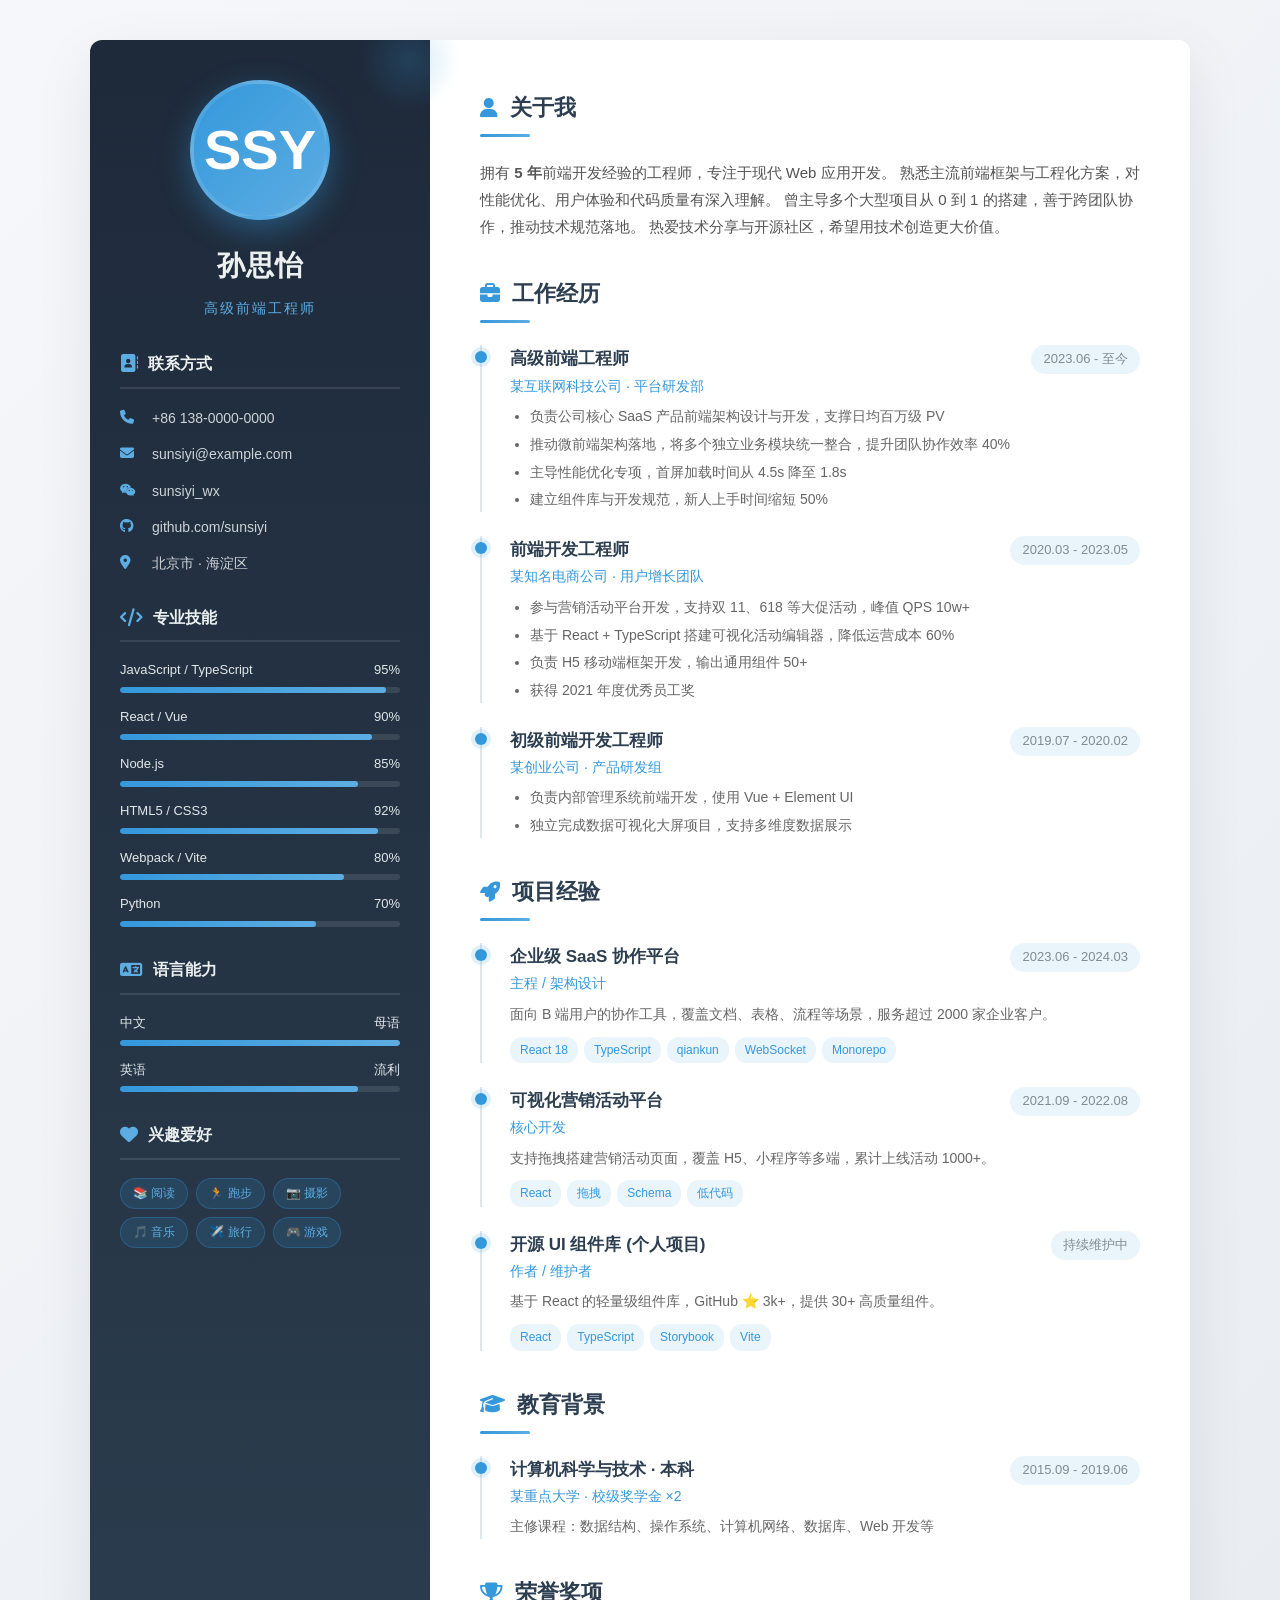
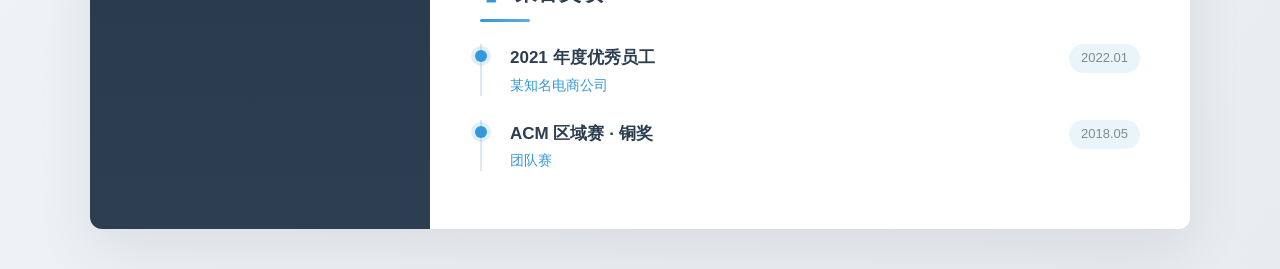
==== index.html @ 7b220fc0 "Add files via upload" ====
<!DOCTYPE html>
<html lang="zh-CN">
<head>
    <meta charset="UTF-8">
    <meta name="viewport" content="width=device-width, initial-scale=1.0">
    <title>个人简历 · Resume</title>
    <link rel="stylesheet" href="https://cdnjs.cloudflare.com/ajax/libs/font-awesome/6.4.0/css/all.min.css">
    <style>
        * {
            margin: 0;
            padding: 0;
            box-sizing: border-box;
        }

        :root {
            --primary: #2c3e50;
            --accent: #3498db;
            --accent-light: #5dade2;
            --sidebar-bg: #1e2a3a;
            --sidebar-text: #ecf0f1;
            --main-bg: #ffffff;
            --text-dark: #2c3e50;
            --text-light: #7f8c8d;
            --border: #e0e6ed;
            --tag-bg: #eaf4fb;
        }

        html, body {
            font-family: -apple-system, BlinkMacSystemFont, "PingFang SC", "Microsoft YaHei", "Helvetica Neue", Arial, sans-serif;
            background: linear-gradient(135deg, #f5f7fa 0%, #e8ecf1 100%);
            color: var(--text-dark);
            line-height: 1.6;
            -webkit-font-smoothing: antialiased;
            min-height: 100vh;
            padding: 20px 0;
        }

        .resume {
            max-width: 1100px;
            margin: 0 auto;
            background: var(--main-bg);
            box-shadow: 0 20px 60px rgba(0, 0, 0, 0.08);
            border-radius: 12px;
            overflow: hidden;
            display: grid;
            grid-template-columns: 340px 1fr;
            min-height: 1400px;
            animation: fadeIn 0.6s ease-out;
        }

        @keyframes fadeIn {
            from { opacity: 0; transform: translateY(20px); }
            to { opacity: 1; transform: translateY(0); }
        }

        /* ===== 左侧栏 ===== */
        .sidebar {
            background: linear-gradient(180deg, var(--sidebar-bg) 0%, #2c3e50 100%);
            color: var(--sidebar-text);
            padding: 40px 30px;
            position: relative;
        }

        .sidebar::before {
            content: '';
            position: absolute;
            top: 0;
            right: 0;
            width: 100px;
            height: 100px;
            background: radial-gradient(circle, rgba(52,152,219,0.2) 0%, transparent 70%);
            border-radius: 50%;
            transform: translate(30%, -30%);
        }

        .avatar {
            width: 140px;
            height: 140px;
            border-radius: 50%;
            margin: 0 auto 24px;
            background: linear-gradient(135deg, var(--accent), var(--accent-light));
            display: flex;
            align-items: center;
            justify-content: center;
            font-size: 56px;
            font-weight: 600;
            color: white;
            box-shadow: 0 10px 30px rgba(52, 152, 219, 0.4);
            border: 4px solid rgba(255, 255, 255, 0.1);
            position: relative;
            overflow: hidden;
        }

        .avatar img {
            width: 100%;
            height: 100%;
            object-fit: cover;
        }

        .name {
            font-size: 28px;
            font-weight: 700;
            text-align: center;
            margin-bottom: 8px;
            letter-spacing: 1px;
        }

        .title {
            font-size: 14px;
            text-align: center;
            color: var(--accent-light);
            margin-bottom: 32px;
            letter-spacing: 2px;
            text-transform: uppercase;
        }

        .section-title {
            font-size: 16px;
            font-weight: 600;
            margin: 30px 0 18px;
            padding-bottom: 10px;
            border-bottom: 2px solid rgba(255, 255, 255, 0.1);
            display: flex;
            align-items: center;
            gap: 10px;
        }

        .section-title i {
            color: var(--accent-light);
            font-size: 18px;
        }

        .contact-list {
            list-style: none;
        }

        .contact-list li {
            display: flex;
            align-items: flex-start;
            margin-bottom: 14px;
            font-size: 14px;
            color: rgba(236, 240, 241, 0.85);
            word-break: break-all;
        }

        .contact-list i {
            width: 20px;
            color: var(--accent-light);
            margin-right: 12px;
            margin-top: 3px;
            flex-shrink: 0;
        }

        .skill-list {
            list-style: none;
        }

        .skill-item {
            margin-bottom: 14px;
        }

        .skill-name {
            display: flex;
            justify-content: space-between;
            font-size: 13px;
            margin-bottom: 6px;
            color: rgba(236, 240, 241, 0.95);
        }

        .skill-bar {
            height: 6px;
            background: rgba(255, 255, 255, 0.1);
            border-radius: 3px;
            overflow: hidden;
        }

        .skill-fill {
            height: 100%;
            background: linear-gradient(90deg, var(--accent), var(--accent-light));
            border-radius: 3px;
            transition: width 1s ease;
        }

        .tag-list {
            display: flex;
            flex-wrap: wrap;
            gap: 8px;
        }

        .tag {
            background: rgba(52, 152, 219, 0.15);
            color: var(--accent-light);
            padding: 5px 12px;
            border-radius: 20px;
            font-size: 12px;
            border: 1px solid rgba(52, 152, 219, 0.3);
        }

        /* ===== 右侧栏 ===== */
        .main {
            padding: 50px 50px;
            background: var(--main-bg);
        }

        .main-section {
            margin-bottom: 36px;
        }

        .main-section:last-child {
            margin-bottom: 0;
        }

        .main-title {
            font-size: 22px;
            font-weight: 700;
            color: var(--primary);
            margin-bottom: 22px;
            padding-bottom: 12px;
            position: relative;
            display: flex;
            align-items: center;
            gap: 12px;
        }

        .main-title::after {
            content: '';
            position: absolute;
            bottom: 0;
            left: 0;
            width: 50px;
            height: 3px;
            background: linear-gradient(90deg, var(--accent), var(--accent-light));
            border-radius: 2px;
        }

        .main-title i {
            color: var(--accent);
            font-size: 20px;
        }

        .about-text {
            font-size: 15px;
            color: #555;
            line-height: 1.8;
        }

        .timeline-item {
            position: relative;
            padding-left: 28px;
            margin-bottom: 24px;
            border-left: 2px solid var(--border);
        }

        .timeline-item:last-child {
            margin-bottom: 0;
        }

        .timeline-item::before {
            content: '';
            position: absolute;
            left: -7px;
            top: 6px;
            width: 12px;
            height: 12px;
            border-radius: 50%;
            background: var(--accent);
            box-shadow: 0 0 0 4px rgba(52, 152, 219, 0.15);
        }

        .item-header {
            display: flex;
            justify-content: space-between;
            align-items: flex-start;
            flex-wrap: wrap;
            margin-bottom: 8px;
            gap: 10px;
        }

        .item-title {
            font-size: 17px;
            font-weight: 600;
            color: var(--primary);
        }

        .item-subtitle {
            font-size: 14px;
            color: var(--accent);
            margin-top: 2px;
        }

        .item-date {
            font-size: 13px;
            color: var(--text-light);
            background: var(--tag-bg);
            padding: 4px 12px;
            border-radius: 20px;
            white-space: nowrap;
        }

        .item-content {
            font-size: 14px;
            color: #666;
            line-height: 1.7;
        }

        .item-content ul {
            margin-top: 8px;
            padding-left: 20px;
        }

        .item-content li {
            margin-bottom: 4px;
        }

        .project-tags {
            display: flex;
            flex-wrap: wrap;
            gap: 6px;
            margin-top: 10px;
        }

        .project-tag {
            background: var(--tag-bg);
            color: var(--accent);
            padding: 3px 10px;
            border-radius: 12px;
            font-size: 12px;
        }

        /* ===== 响应式 ===== */
        @media (max-width: 900px) {
            .resume {
                grid-template-columns: 1fr;
                margin: 0 15px;
                min-height: auto;
            }

            .sidebar {
                padding: 40px 25px;
            }

            .main {
                padding: 40px 30px;
            }

            .avatar {
                width: 120px;
                height: 120px;
                font-size: 48px;
            }

            .name {
                font-size: 26px;
            }
        }

        @media (max-width: 480px) {
            body {
                padding: 10px 0;
            }

            .resume {
                margin: 0 10px;
                border-radius: 8px;
            }

            .sidebar {
                padding: 30px 20px;
            }

            .main {
                padding: 30px 20px;
            }

            .avatar {
                width: 100px;
                height: 100px;
                font-size: 40px;
                margin-bottom: 18px;
            }

            .name {
                font-size: 22px;
            }

            .title {
                font-size: 12px;
                margin-bottom: 24px;
            }

            .section-title {
                font-size: 15px;
                margin: 24px 0 14px;
            }

            .main-title {
                font-size: 19px;
                margin-bottom: 18px;
            }

            .item-title {
                font-size: 15px;
            }

            .item-date {
                font-size: 12px;
            }

            .item-header {
                flex-direction: column;
                gap: 4px;
            }

            .about-text {
                font-size: 14px;
            }

            .timeline-item {
                padding-left: 22px;
            }
        }

        /* ===== 打印样式 ===== */
        @media print {
            body {
                background: white;
                padding: 0;
            }
            .resume {
                box-shadow: none;
                border-radius: 0;
                max-width: 100%;
                min-height: auto;
            }
            .sidebar {
                background: var(--sidebar-bg) !important;
                -webkit-print-color-adjust: exact;
                print-color-adjust: exact;
            }
        }

        /* 滚动条美化 */
        ::-webkit-scrollbar {
            width: 8px;
        }
        ::-webkit-scrollbar-track {
            background: #f1f1f1;
        }
        ::-webkit-scrollbar-thumb {
            background: var(--accent-light);
            border-radius: 4px;
        }
        ::-webkit-scrollbar-thumb:hover {
            background: var(--accent);
        }
    </style>
</head>
<body>
    <div class="resume">
        <!-- ===== 左侧栏 ===== -->
        <aside class="sidebar">
            <div class="avatar">
                <!-- 可替换为真实头像: <img src="avatar.jpg" alt="头像"> -->
                SSY
            </div>
            <h1 class="name">孙思怡</h1>
            <p class="title">高级前端工程师</p>

            <!-- 联系方式 -->
            <h2 class="section-title"><i class="fas fa-address-book"></i>联系方式</h2>
            <ul class="contact-list">
                <li><i class="fas fa-phone"></i><span>+86 138-0000-0000</span></li>
                <li><i class="fas fa-envelope"></i><span>sunsiyi@example.com</span></li>
                <li><i class="fab fa-weixin"></i><span>sunsiyi_wx</span></li>
                <li><i class="fab fa-github"></i><span>github.com/sunsiyi</span></li>
                <li><i class="fas fa-map-marker-alt"></i><span>北京市 · 海淀区</span></li>
            </ul>

            <!-- 专业技能 -->
            <h2 class="section-title"><i class="fas fa-code"></i>专业技能</h2>
            <ul class="skill-list">
                <li class="skill-item">
                    <div class="skill-name"><span>JavaScript / TypeScript</span><span>95%</span></div>
                    <div class="skill-bar"><div class="skill-fill" style="width: 95%;"></div></div>
                </li>
                <li class="skill-item">
                    <div class="skill-name"><span>React / Vue</span><span>90%</span></div>
                    <div class="skill-bar"><div class="skill-fill" style="width: 90%;"></div></div>
                </li>
                <li class="skill-item">
                    <div class="skill-name"><span>Node.js</span><span>85%</span></div>
                    <div class="skill-bar"><div class="skill-fill" style="width: 85%;"></div></div>
                </li>
                <li class="skill-item">
                    <div class="skill-name"><span>HTML5 / CSS3</span><span>92%</span></div>
                    <div class="skill-bar"><div class="skill-fill" style="width: 92%;"></div></div>
                </li>
                <li class="skill-item">
                    <div class="skill-name"><span>Webpack / Vite</span><span>80%</span></div>
                    <div class="skill-bar"><div class="skill-fill" style="width: 80%;"></div></div>
                </li>
                <li class="skill-item">
                    <div class="skill-name"><span>Python</span><span>70%</span></div>
                    <div class="skill-bar"><div class="skill-fill" style="width: 70%;"></div></div>
                </li>
            </ul>

            <!-- 语言能力 -->
            <h2 class="section-title"><i class="fas fa-language"></i>语言能力</h2>
            <ul class="skill-list">
                <li class="skill-item">
                    <div class="skill-name"><span>中文</span><span>母语</span></div>
                    <div class="skill-bar"><div class="skill-fill" style="width: 100%;"></div></div>
                </li>
                <li class="skill-item">
                    <div class="skill-name"><span>英语</span><span>流利</span></div>
                    <div class="skill-bar"><div class="skill-fill" style="width: 85%;"></div></div>
                </li>
            </ul>

            <!-- 兴趣爱好 -->
            <h2 class="section-title"><i class="fas fa-heart"></i>兴趣爱好</h2>
            <div class="tag-list">
                <span class="tag">📚 阅读</span>
                <span class="tag">🏃 跑步</span>
                <span class="tag">📷 摄影</span>
                <span class="tag">🎵 音乐</span>
                <span class="tag">✈️ 旅行</span>
                <span class="tag">🎮 游戏</span>
            </div>
        </aside>

        <!-- ===== 右侧栏 ===== -->
        <main class="main">
            <!-- 关于我 -->
            <section class="main-section">
                <h2 class="main-title"><i class="fas fa-user"></i>关于我</h2>
                <p class="about-text">
                    拥有 <strong>5 年</strong>前端开发经验的工程师，专注于现代 Web 应用开发。
                    熟悉主流前端框架与工程化方案，对性能优化、用户体验和代码质量有深入理解。
                    曾主导多个大型项目从 0 到 1 的搭建，善于跨团队协作，推动技术规范落地。
                    热爱技术分享与开源社区，希望用技术创造更大价值。
                </p>
            </section>

            <!-- 工作经历 -->
            <section class="main-section">
                <h2 class="main-title"><i class="fas fa-briefcase"></i>工作经历</h2>

                <div class="timeline-item">
                    <div class="item-header">
                        <div>
                            <div class="item-title">高级前端工程师</div>
                            <div class="item-subtitle">某互联网科技公司 · 平台研发部</div>
                        </div>
                        <span class="item-date">2023.06 - 至今</span>
                    </div>
                    <div class="item-content">
                        <ul>
                            <li>负责公司核心 SaaS 产品前端架构设计与开发，支撑日均百万级 PV</li>
                            <li>推动微前端架构落地，将多个独立业务模块统一整合，提升团队协作效率 40%</li>
                            <li>主导性能优化专项，首屏加载时间从 4.5s 降至 1.8s</li>
                            <li>建立组件库与开发规范，新人上手时间缩短 50%</li>
                        </ul>
                    </div>
                </div>

                <div class="timeline-item">
                    <div class="item-header">
                        <div>
                            <div class="item-title">前端开发工程师</div>
                            <div class="item-subtitle">某知名电商公司 · 用户增长团队</div>
                        </div>
                        <span class="item-date">2020.03 - 2023.05</span>
                    </div>
                    <div class="item-content">
                        <ul>
                            <li>参与营销活动平台开发，支持双 11、618 等大促活动，峰值 QPS 10w+</li>
                            <li>基于 React + TypeScript 搭建可视化活动编辑器，降低运营成本 60%</li>
                            <li>负责 H5 移动端框架开发，输出通用组件 50+</li>
                            <li>获得 2021 年度优秀员工奖</li>
                        </ul>
                    </div>
                </div>

                <div class="timeline-item">
                    <div class="item-header">
                        <div>
                            <div class="item-title">初级前端开发工程师</div>
                            <div class="item-subtitle">某创业公司 · 产品研发组</div>
                        </div>
                        <span class="item-date">2019.07 - 2020.02</span>
                    </div>
                    <div class="item-content">
                        <ul>
                            <li>负责内部管理系统前端开发，使用 Vue + Element UI</li>
                            <li>独立完成数据可视化大屏项目，支持多维度数据展示</li>
                        </ul>
                    </div>
                </div>
            </section>

            <!-- 项目经验 -->
            <section class="main-section">
                <h2 class="main-title"><i class="fas fa-rocket"></i>项目经验</h2>

                <div class="timeline-item">
                    <div class="item-header">
                        <div>
                            <div class="item-title">企业级 SaaS 协作平台</div>
                            <div class="item-subtitle">主程 / 架构设计</div>
                        </div>
                        <span class="item-date">2023.06 - 2024.03</span>
                    </div>
                    <div class="item-content">
                        <p>面向 B 端用户的协作工具，覆盖文档、表格、流程等场景，服务超过 2000 家企业客户。</p>
                        <div class="project-tags">
                            <span class="project-tag">React 18</span>
                            <span class="project-tag">TypeScript</span>
                            <span class="project-tag">qiankun</span>
                            <span class="project-tag">WebSocket</span>
                            <span class="project-tag">Monorepo</span>
                        </div>
                    </div>
                </div>

                <div class="timeline-item">
                    <div class="item-header">
                        <div>
                            <div class="item-title">可视化营销活动平台</div>
                            <div class="item-subtitle">核心开发</div>
                        </div>
                        <span class="item-date">2021.09 - 2022.08</span>
                    </div>
                    <div class="item-content">
                        <p>支持拖拽搭建营销活动页面，覆盖 H5、小程序等多端，累计上线活动 1000+。</p>
                        <div class="project-tags">
                            <span class="project-tag">React</span>
                            <span class="project-tag">拖拽</span>
                            <span class="project-tag">Schema</span>
                            <span class="project-tag">低代码</span>
                        </div>
                    </div>
                </div>

                <div class="timeline-item">
                    <div class="item-header">
                        <div>
                            <div class="item-title">开源 UI 组件库 (个人项目)</div>
                            <div class="item-subtitle">作者 / 维护者</div>
                        </div>
                        <span class="item-date">持续维护中</span>
                    </div>
                    <div class="item-content">
                        <p>基于 React 的轻量级组件库，GitHub ⭐ 3k+，提供 30+ 高质量组件。</p>
                        <div class="project-tags">
                            <span class="project-tag">React</span>
                            <span class="project-tag">TypeScript</span>
                            <span class="project-tag">Storybook</span>
                            <span class="project-tag">Vite</span>
                        </div>
                    </div>
                </div>
            </section>

            <!-- 教育背景 -->
            <section class="main-section">
                <h2 class="main-title"><i class="fas fa-graduation-cap"></i>教育背景</h2>

                <div class="timeline-item">
                    <div class="item-header">
                        <div>
                            <div class="item-title">计算机科学与技术 · 本科</div>
                            <div class="item-subtitle">某重点大学 · 校级奖学金 ×2</div>
                        </div>
                        <span class="item-date">2015.09 - 2019.06</span>
                    </div>
                    <div class="item-content">
                        主修课程：数据结构、操作系统、计算机网络、数据库、Web 开发等
                    </div>
                </div>
            </section>

            <!-- 荣誉奖项 -->
            <section class="main-section">
                <h2 class="main-title"><i class="fas fa-trophy"></i>荣誉奖项</h2>

                <div class="timeline-item">
                    <div class="item-header">
                        <div>
                            <div class="item-title">2021 年度优秀员工</div>
                            <div class="item-subtitle">某知名电商公司</div>
                        </div>
                        <span class="item-date">2022.01</span>
                    </div>
                </div>

                <div class="timeline-item">
                    <div class="item-header">
                        <div>
                            <div class="item-title">ACM 区域赛 · 铜奖</div>
                            <div class="item-subtitle">团队赛</div>
                        </div>
                        <span class="item-date">2018.05</span>
                    </div>
                </div>
            </section>
        </main>
    </div>
</body>
</html>
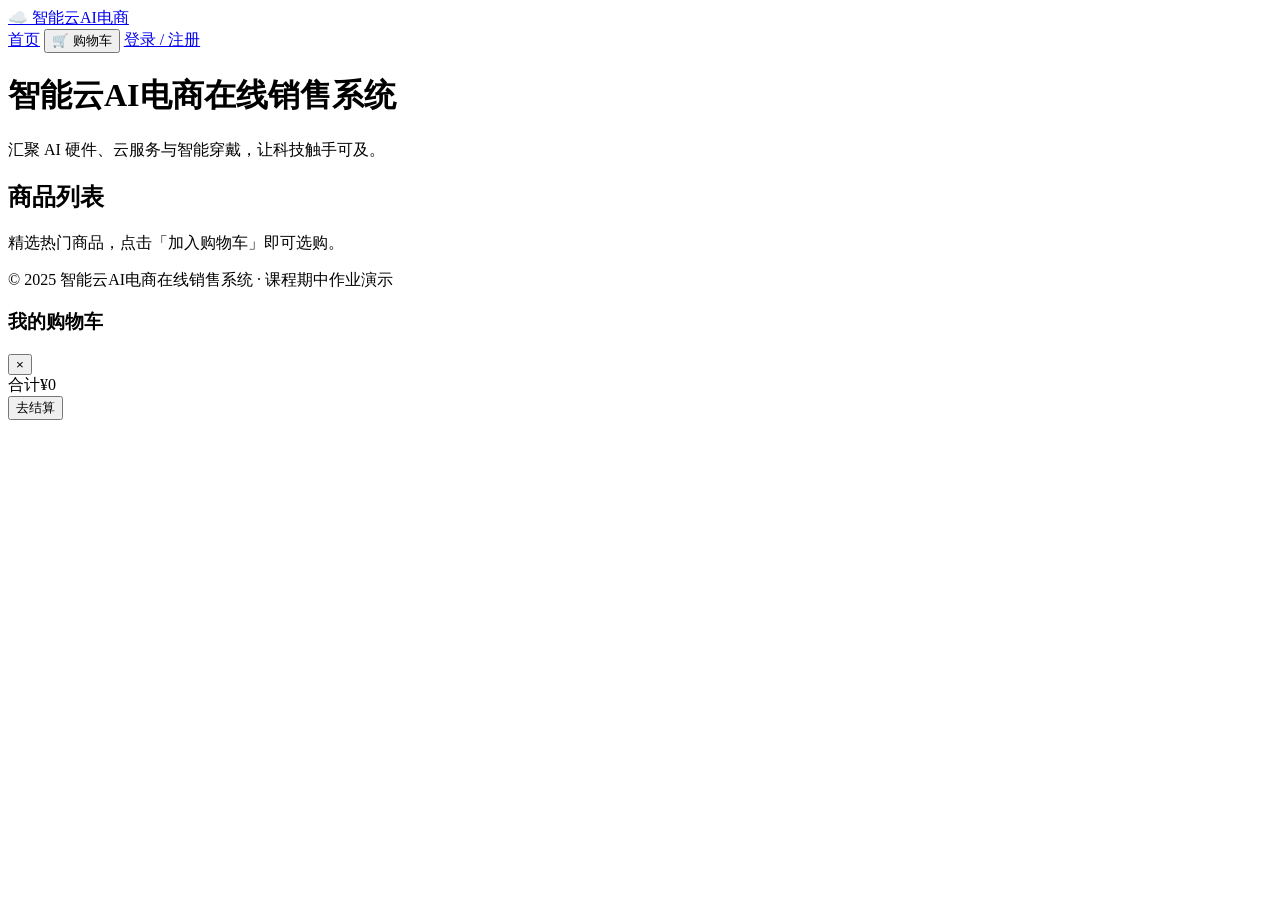
==== commit af6e64d1: "Create index.html" ====
--- a/index.html
+++ b/index.html
@@ -1,711 +1,58 @@
 <!DOCTYPE html>
 <html lang="zh-CN">
 <head>
-    <meta charset="UTF-8">
-    <meta name="viewport" content="width=device-width, initial-scale=1.0">
-    <title>个人简历 · Resume</title>
-    <link rel="stylesheet" href="https://cdnjs.cloudflare.com/ajax/libs/font-awesome/6.4.0/css/all.min.css">
-    <style>
-        * {
-            margin: 0;
-            padding: 0;
-            box-sizing: border-box;
-        }
-
-        :root {
-            --primary: #2c3e50;
-            --accent: #3498db;
-            --accent-light: #5dade2;
-            --sidebar-bg: #1e2a3a;
-            --sidebar-text: #ecf0f1;
-            --main-bg: #ffffff;
-            --text-dark: #2c3e50;
-            --text-light: #7f8c8d;
-            --border: #e0e6ed;
-            --tag-bg: #eaf4fb;
-        }
-
-        html, body {
-            font-family: -apple-system, BlinkMacSystemFont, "PingFang SC", "Microsoft YaHei", "Helvetica Neue", Arial, sans-serif;
-            background: linear-gradient(135deg, #f5f7fa 0%, #e8ecf1 100%);
-            color: var(--text-dark);
-            line-height: 1.6;
-            -webkit-font-smoothing: antialiased;
-            min-height: 100vh;
-            padding: 20px 0;
-        }
-
-        .resume {
-            max-width: 1100px;
-            margin: 0 auto;
-            background: var(--main-bg);
-            box-shadow: 0 20px 60px rgba(0, 0, 0, 0.08);
-            border-radius: 12px;
-            overflow: hidden;
-            display: grid;
-            grid-template-columns: 340px 1fr;
-            min-height: 1400px;
-            animation: fadeIn 0.6s ease-out;
-        }
-
-        @keyframes fadeIn {
-            from { opacity: 0; transform: translateY(20px); }
-            to { opacity: 1; transform: translateY(0); }
-        }
-
-        /* ===== 左侧栏 ===== */
-        .sidebar {
-            background: linear-gradient(180deg, var(--sidebar-bg) 0%, #2c3e50 100%);
-            color: var(--sidebar-text);
-            padding: 40px 30px;
-            position: relative;
-        }
-
-        .sidebar::before {
-            content: '';
-            position: absolute;
-            top: 0;
-            right: 0;
-            width: 100px;
-            height: 100px;
-            background: radial-gradient(circle, rgba(52,152,219,0.2) 0%, transparent 70%);
-            border-radius: 50%;
-            transform: translate(30%, -30%);
-        }
-
-        .avatar {
-            width: 140px;
-            height: 140px;
-            border-radius: 50%;
-            margin: 0 auto 24px;
-            background: linear-gradient(135deg, var(--accent), var(--accent-light));
-            display: flex;
-            align-items: center;
-            justify-content: center;
-            font-size: 56px;
-            font-weight: 600;
-            color: white;
-            box-shadow: 0 10px 30px rgba(52, 152, 219, 0.4);
-            border: 4px solid rgba(255, 255, 255, 0.1);
-            position: relative;
-            overflow: hidden;
-        }
-
-        .avatar img {
-            width: 100%;
-            height: 100%;
-            object-fit: cover;
-        }
-
-        .name {
-            font-size: 28px;
-            font-weight: 700;
-            text-align: center;
-            margin-bottom: 8px;
-            letter-spacing: 1px;
-        }
-
-        .title {
-            font-size: 14px;
-            text-align: center;
-            color: var(--accent-light);
-            margin-bottom: 32px;
-            letter-spacing: 2px;
-            text-transform: uppercase;
-        }
-
-        .section-title {
-            font-size: 16px;
-            font-weight: 600;
-            margin: 30px 0 18px;
-            padding-bottom: 10px;
-            border-bottom: 2px solid rgba(255, 255, 255, 0.1);
-            display: flex;
-            align-items: center;
-            gap: 10px;
-        }
-
-        .section-title i {
-            color: var(--accent-light);
-            font-size: 18px;
-        }
-
-        .contact-list {
-            list-style: none;
-        }
-
-        .contact-list li {
-            display: flex;
-            align-items: flex-start;
-            margin-bottom: 14px;
-            font-size: 14px;
-            color: rgba(236, 240, 241, 0.85);
-            word-break: break-all;
-        }
-
-        .contact-list i {
-            width: 20px;
-            color: var(--accent-light);
-            margin-right: 12px;
-            margin-top: 3px;
-            flex-shrink: 0;
-        }
-
-        .skill-list {
-            list-style: none;
-        }
-
-        .skill-item {
-            margin-bottom: 14px;
-        }
-
-        .skill-name {
-            display: flex;
-            justify-content: space-between;
-            font-size: 13px;
-            margin-bottom: 6px;
-            color: rgba(236, 240, 241, 0.95);
-        }
-
-        .skill-bar {
-            height: 6px;
-            background: rgba(255, 255, 255, 0.1);
-            border-radius: 3px;
-            overflow: hidden;
-        }
-
-        .skill-fill {
-            height: 100%;
-            background: linear-gradient(90deg, var(--accent), var(--accent-light));
-            border-radius: 3px;
-            transition: width 1s ease;
-        }
-
-        .tag-list {
-            display: flex;
-            flex-wrap: wrap;
-            gap: 8px;
-        }
-
-        .tag {
-            background: rgba(52, 152, 219, 0.15);
-            color: var(--accent-light);
-            padding: 5px 12px;
-            border-radius: 20px;
-            font-size: 12px;
-            border: 1px solid rgba(52, 152, 219, 0.3);
-        }
-
-        /* ===== 右侧栏 ===== */
-        .main {
-            padding: 50px 50px;
-            background: var(--main-bg);
-        }
-
-        .main-section {
-            margin-bottom: 36px;
-        }
-
-        .main-section:last-child {
-            margin-bottom: 0;
-        }
-
-        .main-title {
-            font-size: 22px;
-            font-weight: 700;
-            color: var(--primary);
-            margin-bottom: 22px;
-            padding-bottom: 12px;
-            position: relative;
-            display: flex;
-            align-items: center;
-            gap: 12px;
-        }
-
-        .main-title::after {
-            content: '';
-            position: absolute;
-            bottom: 0;
-            left: 0;
-            width: 50px;
-            height: 3px;
-            background: linear-gradient(90deg, var(--accent), var(--accent-light));
-            border-radius: 2px;
-        }
-
-        .main-title i {
-            color: var(--accent);
-            font-size: 20px;
-        }
-
-        .about-text {
-            font-size: 15px;
-            color: #555;
-            line-height: 1.8;
-        }
-
-        .timeline-item {
-            position: relative;
-            padding-left: 28px;
-            margin-bottom: 24px;
-            border-left: 2px solid var(--border);
-        }
-
-        .timeline-item:last-child {
-            margin-bottom: 0;
-        }
-
-        .timeline-item::before {
-            content: '';
-            position: absolute;
-            left: -7px;
-            top: 6px;
-            width: 12px;
-            height: 12px;
-            border-radius: 50%;
-            background: var(--accent);
-            box-shadow: 0 0 0 4px rgba(52, 152, 219, 0.15);
-        }
-
-        .item-header {
-            display: flex;
-            justify-content: space-between;
-            align-items: flex-start;
-            flex-wrap: wrap;
-            margin-bottom: 8px;
-            gap: 10px;
-        }
-
-        .item-title {
-            font-size: 17px;
-            font-weight: 600;
-            color: var(--primary);
-        }
-
-        .item-subtitle {
-            font-size: 14px;
-            color: var(--accent);
-            margin-top: 2px;
-        }
-
-        .item-date {
-            font-size: 13px;
-            color: var(--text-light);
-            background: var(--tag-bg);
-            padding: 4px 12px;
-            border-radius: 20px;
-            white-space: nowrap;
-        }
-
-        .item-content {
-            font-size: 14px;
-            color: #666;
-            line-height: 1.7;
-        }
-
-        .item-content ul {
-            margin-top: 8px;
-            padding-left: 20px;
-        }
-
-        .item-content li {
-            margin-bottom: 4px;
-        }
-
-        .project-tags {
-            display: flex;
-            flex-wrap: wrap;
-            gap: 6px;
-            margin-top: 10px;
-        }
-
-        .project-tag {
-            background: var(--tag-bg);
-            color: var(--accent);
-            padding: 3px 10px;
-            border-radius: 12px;
-            font-size: 12px;
-        }
-
-        /* ===== 响应式 ===== */
-        @media (max-width: 900px) {
-            .resume {
-                grid-template-columns: 1fr;
-                margin: 0 15px;
-                min-height: auto;
-            }
-
-            .sidebar {
-                padding: 40px 25px;
-            }
-
-            .main {
-                padding: 40px 30px;
-            }
-
-            .avatar {
-                width: 120px;
-                height: 120px;
-                font-size: 48px;
-            }
-
-            .name {
-                font-size: 26px;
-            }
-        }
-
-        @media (max-width: 480px) {
-            body {
-                padding: 10px 0;
-            }
-
-            .resume {
-                margin: 0 10px;
-                border-radius: 8px;
-            }
-
-            .sidebar {
-                padding: 30px 20px;
-            }
-
-            .main {
-                padding: 30px 20px;
-            }
-
-            .avatar {
-                width: 100px;
-                height: 100px;
-                font-size: 40px;
-                margin-bottom: 18px;
-            }
-
-            .name {
-                font-size: 22px;
-            }
-
-            .title {
-                font-size: 12px;
-                margin-bottom: 24px;
-            }
-
-            .section-title {
-                font-size: 15px;
-                margin: 24px 0 14px;
-            }
-
-            .main-title {
-                font-size: 19px;
-                margin-bottom: 18px;
-            }
-
-            .item-title {
-                font-size: 15px;
-            }
-
-            .item-date {
-                font-size: 12px;
-            }
-
-            .item-header {
-                flex-direction: column;
-                gap: 4px;
-            }
-
-            .about-text {
-                font-size: 14px;
-            }
-
-            .timeline-item {
-                padding-left: 22px;
-            }
-        }
-
-        /* ===== 打印样式 ===== */
-        @media print {
-            body {
-                background: white;
-                padding: 0;
-            }
-            .resume {
-                box-shadow: none;
-                border-radius: 0;
-                max-width: 100%;
-                min-height: auto;
-            }
-            .sidebar {
-                background: var(--sidebar-bg) !important;
-                -webkit-print-color-adjust: exact;
-                print-color-adjust: exact;
-            }
-        }
-
-        /* 滚动条美化 */
-        ::-webkit-scrollbar {
-            width: 8px;
-        }
-        ::-webkit-scrollbar-track {
-            background: #f1f1f1;
-        }
-        ::-webkit-scrollbar-thumb {
-            background: var(--accent-light);
-            border-radius: 4px;
-        }
-        ::-webkit-scrollbar-thumb:hover {
-            background: var(--accent);
-        }
-    </style>
+  <meta charset="UTF-8">
+  <meta name="viewport" content="width=device-width, initial-scale=1.0">
+  <title>智能云AI电商在线销售系统</title>
+  <link rel="stylesheet" href="css/style.css">
 </head>
 <body>
-    <div class="resume">
-        <!-- ===== 左侧栏 ===== -->
-        <aside class="sidebar">
-            <div class="avatar">
-                <!-- 可替换为真实头像: <img src="avatar.jpg" alt="头像"> -->
-                SSY
-            </div>
-            <h1 class="name">孙思怡</h1>
-            <p class="title">高级前端工程师</p>
 
-            <!-- 联系方式 -->
-            <h2 class="section-title"><i class="fas fa-address-book"></i>联系方式</h2>
-            <ul class="contact-list">
-                <li><i class="fas fa-phone"></i><span>+86 138-0000-0000</span></li>
-                <li><i class="fas fa-envelope"></i><span>sunsiyi@example.com</span></li>
-                <li><i class="fab fa-weixin"></i><span>sunsiyi_wx</span></li>
-                <li><i class="fab fa-github"></i><span>github.com/sunsiyi</span></li>
-                <li><i class="fas fa-map-marker-alt"></i><span>北京市 · 海淀区</span></li>
-            </ul>
+  <!-- 导航栏 -->
+  <nav class="navbar">
+    <a class="brand" href="index.html">
+      <span class="logo">☁️</span>
+      <span>智能云AI电商</span>
+    </a>
+    <div class="nav-links">
+      <a href="index.html">首页</a>
+      <button class="cart-btn" onclick="openCart()">🛒 购物车 <span id="cart-badge" class="cart-badge" style="display:none">0</span></button>
+      <span id="nav-user" style="display:none;align-items:center;gap:8px">
+        👤 <span id="nav-username"></span>
+        <button id="logout-btn">退出</button>
+      </span>
+      <a id="nav-login" href="login.html">登录 / 注册</a>
+    </div>
+  </nav>
 
-            <!-- 专业技能 -->
-            <h2 class="section-title"><i class="fas fa-code"></i>专业技能</h2>
-            <ul class="skill-list">
-                <li class="skill-item">
-                    <div class="skill-name"><span>JavaScript / TypeScript</span><span>95%</span></div>
-                    <div class="skill-bar"><div class="skill-fill" style="width: 95%;"></div></div>
-                </li>
-                <li class="skill-item">
-                    <div class="skill-name"><span>React / Vue</span><span>90%</span></div>
-                    <div class="skill-bar"><div class="skill-fill" style="width: 90%;"></div></div>
-                </li>
-                <li class="skill-item">
-                    <div class="skill-name"><span>Node.js</span><span>85%</span></div>
-                    <div class="skill-bar"><div class="skill-fill" style="width: 85%;"></div></div>
-                </li>
-                <li class="skill-item">
-                    <div class="skill-name"><span>HTML5 / CSS3</span><span>92%</span></div>
-                    <div class="skill-bar"><div class="skill-fill" style="width: 92%;"></div></div>
-                </li>
-                <li class="skill-item">
-                    <div class="skill-name"><span>Webpack / Vite</span><span>80%</span></div>
-                    <div class="skill-bar"><div class="skill-fill" style="width: 80%;"></div></div>
-                </li>
-                <li class="skill-item">
-                    <div class="skill-name"><span>Python</span><span>70%</span></div>
-                    <div class="skill-bar"><div class="skill-fill" style="width: 70%;"></div></div>
-                </li>
-            </ul>
+  <div class="container">
+    <div class="hero">
+      <h1>智能云AI电商在线销售系统</h1>
+      <p>汇聚 AI 硬件、云服务与智能穿戴，让科技触手可及。</p>
+    </div>
 
-            <!-- 语言能力 -->
-            <h2 class="section-title"><i class="fas fa-language"></i>语言能力</h2>
-            <ul class="skill-list">
-                <li class="skill-item">
-                    <div class="skill-name"><span>中文</span><span>母语</span></div>
-                    <div class="skill-bar"><div class="skill-fill" style="width: 100%;"></div></div>
-                </li>
-                <li class="skill-item">
-                    <div class="skill-name"><span>英语</span><span>流利</span></div>
-                    <div class="skill-bar"><div class="skill-fill" style="width: 85%;"></div></div>
-                </li>
-            </ul>
+    <h2 class="page-title">商品列表</h2>
+    <p class="page-sub">精选热门商品，点击「加入购物车」即可选购。</p>
 
-            <!-- 兴趣爱好 -->
-            <h2 class="section-title"><i class="fas fa-heart"></i>兴趣爱好</h2>
-            <div class="tag-list">
-                <span class="tag">📚 阅读</span>
-                <span class="tag">🏃 跑步</span>
-                <span class="tag">📷 摄影</span>
-                <span class="tag">🎵 音乐</span>
-                <span class="tag">✈️ 旅行</span>
-                <span class="tag">🎮 游戏</span>
-            </div>
-        </aside>
+    <div id="product-grid" class="product-grid"><!-- JS 渲染 --></div>
 
-        <!-- ===== 右侧栏 ===== -->
-        <main class="main">
-            <!-- 关于我 -->
-            <section class="main-section">
-                <h2 class="main-title"><i class="fas fa-user"></i>关于我</h2>
-                <p class="about-text">
-                    拥有 <strong>5 年</strong>前端开发经验的工程师，专注于现代 Web 应用开发。
-                    熟悉主流前端框架与工程化方案，对性能优化、用户体验和代码质量有深入理解。
-                    曾主导多个大型项目从 0 到 1 的搭建，善于跨团队协作，推动技术规范落地。
-                    热爱技术分享与开源社区，希望用技术创造更大价值。
-                </p>
-            </section>
+    <div class="footer">© 2025 智能云AI电商在线销售系统 · 课程期中作业演示</div>
+  </div>
 
-            <!-- 工作经历 -->
-            <section class="main-section">
-                <h2 class="main-title"><i class="fas fa-briefcase"></i>工作经历</h2>
+  <!-- 购物车抽屉 -->
+  <div id="cart-overlay" class="overlay"></div>
+  <aside id="cart-drawer" class="drawer">
+    <div class="drawer-head">
+      <h3>我的购物车</h3>
+      <button class="drawer-close" onclick="closeCart()">×</button>
+    </div>
+    <div id="cart-body" class="drawer-body"><!-- JS 渲染 --></div>
+    <div class="drawer-foot">
+      <div class="total-row"><span>合计</span><span id="cart-total">¥0</span></div>
+      <button class="btn btn-primary btn-block" onclick="checkout()">去结算</button>
+    </div>
+  </aside>
 
-                <div class="timeline-item">
-                    <div class="item-header">
-                        <div>
-                            <div class="item-title">高级前端工程师</div>
-                            <div class="item-subtitle">某互联网科技公司 · 平台研发部</div>
-                        </div>
-                        <span class="item-date">2023.06 - 至今</span>
-                    </div>
-                    <div class="item-content">
-                        <ul>
-                            <li>负责公司核心 SaaS 产品前端架构设计与开发，支撑日均百万级 PV</li>
-                            <li>推动微前端架构落地，将多个独立业务模块统一整合，提升团队协作效率 40%</li>
-                            <li>主导性能优化专项，首屏加载时间从 4.5s 降至 1.8s</li>
-                            <li>建立组件库与开发规范，新人上手时间缩短 50%</li>
-                        </ul>
-                    </div>
-                </div>
-
-                <div class="timeline-item">
-                    <div class="item-header">
-                        <div>
-                            <div class="item-title">前端开发工程师</div>
-                            <div class="item-subtitle">某知名电商公司 · 用户增长团队</div>
-                        </div>
-                        <span class="item-date">2020.03 - 2023.05</span>
-                    </div>
-                    <div class="item-content">
-                        <ul>
-                            <li>参与营销活动平台开发，支持双 11、618 等大促活动，峰值 QPS 10w+</li>
-                            <li>基于 React + TypeScript 搭建可视化活动编辑器，降低运营成本 60%</li>
-                            <li>负责 H5 移动端框架开发，输出通用组件 50+</li>
-                            <li>获得 2021 年度优秀员工奖</li>
-                        </ul>
-                    </div>
-                </div>
-
-                <div class="timeline-item">
-                    <div class="item-header">
-                        <div>
-                            <div class="item-title">初级前端开发工程师</div>
-                            <div class="item-subtitle">某创业公司 · 产品研发组</div>
-                        </div>
-                        <span class="item-date">2019.07 - 2020.02</span>
-                    </div>
-                    <div class="item-content">
-                        <ul>
-                            <li>负责内部管理系统前端开发，使用 Vue + Element UI</li>
-                            <li>独立完成数据可视化大屏项目，支持多维度数据展示</li>
-                        </ul>
-                    </div>
-                </div>
-            </section>
-
-            <!-- 项目经验 -->
-            <section class="main-section">
-                <h2 class="main-title"><i class="fas fa-rocket"></i>项目经验</h2>
-
-                <div class="timeline-item">
-                    <div class="item-header">
-                        <div>
-                            <div class="item-title">企业级 SaaS 协作平台</div>
-                            <div class="item-subtitle">主程 / 架构设计</div>
-                        </div>
-                        <span class="item-date">2023.06 - 2024.03</span>
-                    </div>
-                    <div class="item-content">
-                        <p>面向 B 端用户的协作工具，覆盖文档、表格、流程等场景，服务超过 2000 家企业客户。</p>
-                        <div class="project-tags">
-                            <span class="project-tag">React 18</span>
-                            <span class="project-tag">TypeScript</span>
-                            <span class="project-tag">qiankun</span>
-                            <span class="project-tag">WebSocket</span>
-                            <span class="project-tag">Monorepo</span>
-                        </div>
-                    </div>
-                </div>
-
-                <div class="timeline-item">
-                    <div class="item-header">
-                        <div>
-                            <div class="item-title">可视化营销活动平台</div>
-                            <div class="item-subtitle">核心开发</div>
-                        </div>
-                        <span class="item-date">2021.09 - 2022.08</span>
-                    </div>
-                    <div class="item-content">
-                        <p>支持拖拽搭建营销活动页面，覆盖 H5、小程序等多端，累计上线活动 1000+。</p>
-                        <div class="project-tags">
-                            <span class="project-tag">React</span>
-                            <span class="project-tag">拖拽</span>
-                            <span class="project-tag">Schema</span>
-                            <span class="project-tag">低代码</span>
-                        </div>
-                    </div>
-                </div>
-
-                <div class="timeline-item">
-                    <div class="item-header">
-                        <div>
-                            <div class="item-title">开源 UI 组件库 (个人项目)</div>
-                            <div class="item-subtitle">作者 / 维护者</div>
-                        </div>
-                        <span class="item-date">持续维护中</span>
-                    </div>
-                    <div class="item-content">
-                        <p>基于 React 的轻量级组件库，GitHub ⭐ 3k+，提供 30+ 高质量组件。</p>
-                        <div class="project-tags">
-                            <span class="project-tag">React</span>
-                            <span class="project-tag">TypeScript</span>
-                            <span class="project-tag">Storybook</span>
-                            <span class="project-tag">Vite</span>
-                        </div>
-                    </div>
-                </div>
-            </section>
-
-            <!-- 教育背景 -->
-            <section class="main-section">
-                <h2 class="main-title"><i class="fas fa-graduation-cap"></i>教育背景</h2>
-
-                <div class="timeline-item">
-                    <div class="item-header">
-                        <div>
-                            <div class="item-title">计算机科学与技术 · 本科</div>
-                            <div class="item-subtitle">某重点大学 · 校级奖学金 ×2</div>
-                        </div>
-                        <span class="item-date">2015.09 - 2019.06</span>
-                    </div>
-                    <div class="item-content">
-                        主修课程：数据结构、操作系统、计算机网络、数据库、Web 开发等
-                    </div>
-                </div>
-            </section>
-
-            <!-- 荣誉奖项 -->
-            <section class="main-section">
-                <h2 class="main-title"><i class="fas fa-trophy"></i>荣誉奖项</h2>
-
-                <div class="timeline-item">
-                    <div class="item-header">
-                        <div>
-                            <div class="item-title">2021 年度优秀员工</div>
-                            <div class="item-subtitle">某知名电商公司</div>
-                        </div>
-                        <span class="item-date">2022.01</span>
-                    </div>
-                </div>
-
-                <div class="timeline-item">
-                    <div class="item-header">
-                        <div>
-                            <div class="item-title">ACM 区域赛 · 铜奖</div>
-                            <div class="item-subtitle">团队赛</div>
-                        </div>
-                        <span class="item-date">2018.05</span>
-                    </div>
-                </div>
-            </section>
-        </main>
-    </div>
+  <script src="js/shop.js"></script>
 </body>
-</html>+</html>
